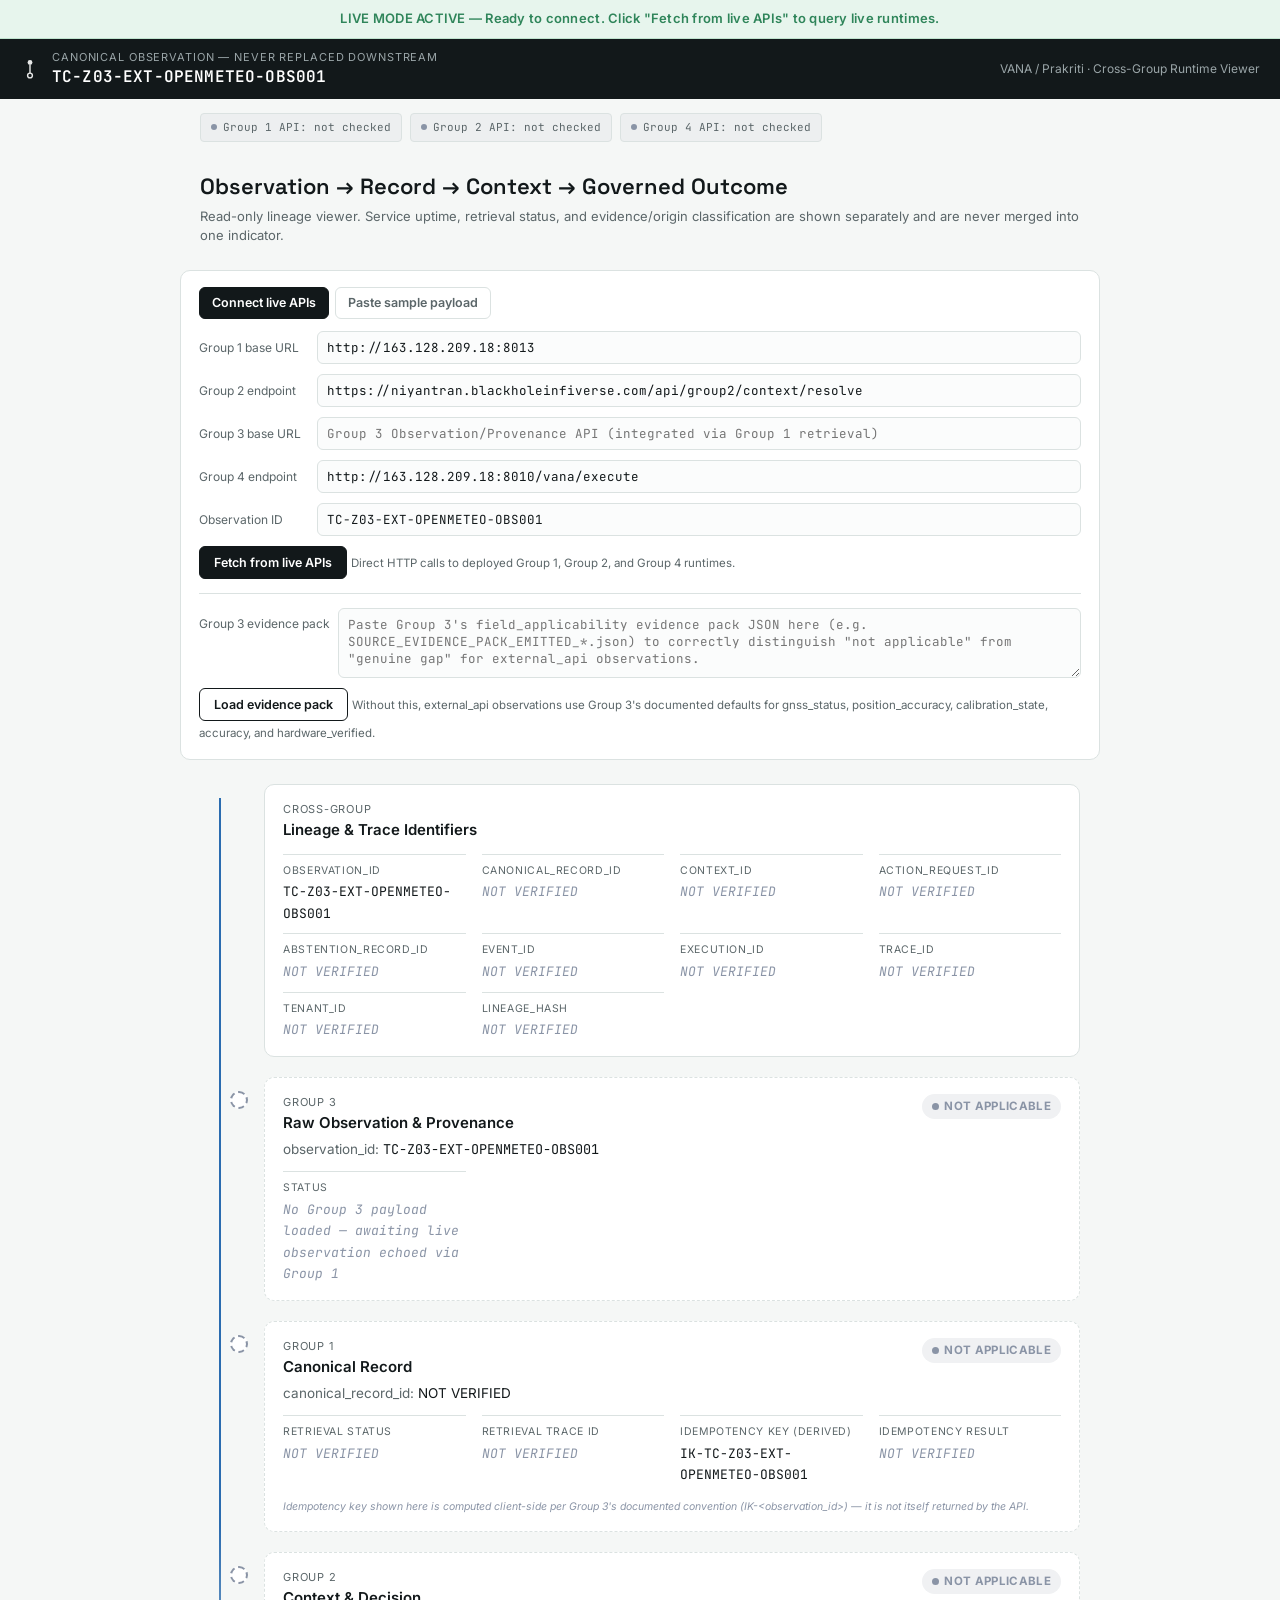
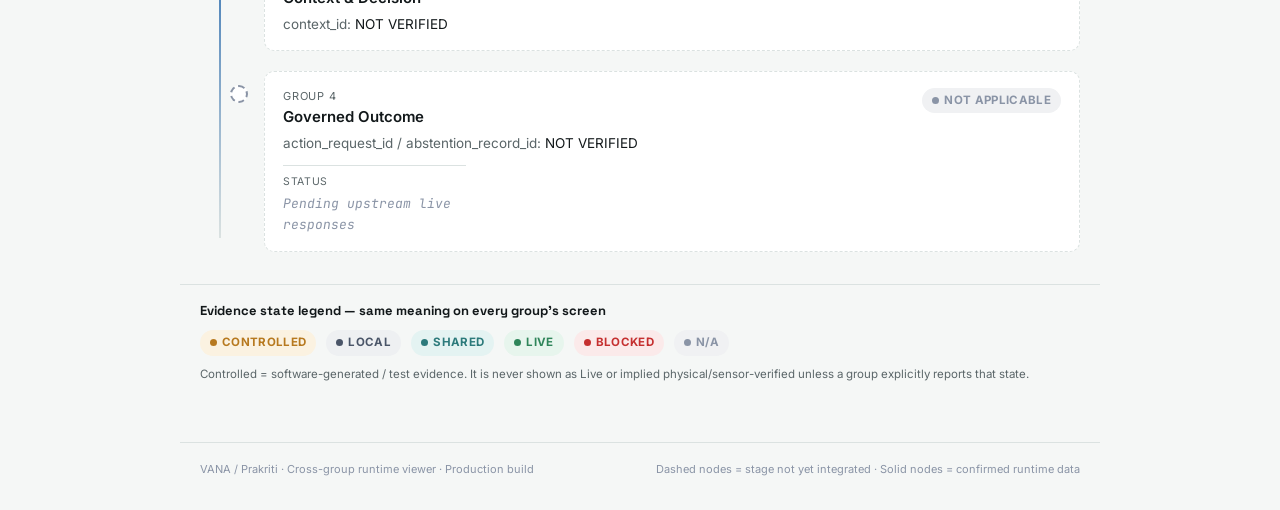
==== vana-lineage-viewer (2).html @ a988ec5d "Add files via upload" ====
<!DOCTYPE html>
<html lang="en">
<head>
<meta charset="UTF-8">
<meta name="viewport" content="width=device-width, initial-scale=1.0">
<title>VANA / Prakriti — Cross-Group Runtime Viewer</title>
<link rel="preconnect" href="https://fonts.googleapis.com">
<link href="https://fonts.googleapis.com/css2?family=Space+Grotesk:wght@500;600;700&family=Inter:wght@400;500;600&family=JetBrains+Mono:wght@400;500;600&display=swap" rel="stylesheet">
<style>
  :root{
    --bg:#F5F7F6;
    --surface:#FFFFFF;
    --ink:#12181A;
    --ink-soft:#5B6669;
    --line:#DBE2E1;
    --thread:#2B6CB0;
    --thread-soft:#E8F0FA;

    --controlled:#B7791F; --controlled-bg:#FBF2E1;
    --local:#4A5568;      --local-bg:#EEF0F2;
    --shared:#2C7A7B;     --shared-bg:#E4F3F2;
    --live:#2F855A;       --live-bg:#E7F5ED;
    --blocked:#C53030;    --blocked-bg:#FBEAEA;
    --na:#8A94A6;         --na-bg:#F0F1F3;

    --gap:#B45309;        --gap-bg:#FEF3E2;
    --demo:#C53030;
  }
  *{box-sizing:border-box;}
  body{
    margin:0; background:var(--bg); color:var(--ink);
    font-family:'Inter',sans-serif; font-size:14px; line-height:1.5;
    padding-bottom:0;
  }
  h1,h2,h3,.disp{font-family:'Space Grotesk',sans-serif;}
  .mono{font-family:'JetBrains Mono',monospace;}

  a:focus-visible, button:focus-visible, input:focus-visible, textarea:focus-visible, .tab:focus-visible, [tabindex]:focus-visible{
    outline:2px solid var(--thread); outline-offset:2px; border-radius:4px;
  }
  @media (prefers-reduced-motion: reduce){
    *{transition:none !important; animation:none !important;}
  }

  /* ---- sticky identity header: the observation_id must NEVER be visually replaced ---- */
  .id-bar{
    position:sticky; top:0; z-index:50;
    background:var(--ink); color:#fff;
    padding:10px 20px; display:flex; align-items:center; justify-content:space-between;
    flex-wrap:wrap; gap:8px;
  }
  .id-bar .left{display:flex; align-items:center; gap:12px;}
  .thread-mark{flex:none; opacity:.9;}
  .id-bar .label{font-size:11px; letter-spacing:.08em; text-transform:uppercase; color:#9AA5A8;}
  .id-bar .oid{font-size:16px; font-weight:600; color:#fff; letter-spacing:.01em;}
  .id-bar .sys{font-size:12px; color:#9AA5A8;}

  .mode-banner{
    padding:9px 20px; font-size:13px; font-weight:600; text-align:center;
    letter-spacing:.02em;
  }
  .mode-banner.demo{background:#FBEAEA; color:var(--blocked); border-bottom:1px solid #F3C6C6;}
  .mode-banner.live{background:var(--live-bg); color:var(--live); border-bottom:1px solid #BFE3CE;}
  .mode-banner.error{background:#FBEAEA; color:var(--blocked); border-bottom:1px solid #F3C6C6;}

  header.page{max-width:920px; margin:0 auto; padding:28px 20px 8px;}
  header.page h1{font-size:22px; margin:0 0 4px; font-weight:600;}
  header.page p{color:var(--ink-soft); margin:0; font-size:13px;}

  .source-panel{
    max-width:920px; margin:16px auto 0; background:var(--surface);
    border:1px solid var(--line); border-radius:10px; padding:16px 18px;
  }
  .source-panel .row{display:flex; gap:8px; flex-wrap:wrap; align-items:center; margin-bottom:10px;}
  .source-panel label{font-size:12px; color:var(--ink-soft); min-width:110px;}
  .source-panel input, .source-panel textarea{
    font-family:'JetBrains Mono',monospace; font-size:12.5px;
    border:1px solid var(--line); border-radius:6px; padding:7px 9px;
    flex:1; min-width:220px; background:#FBFCFC; color:var(--ink);
  }
  .source-panel textarea{width:100%; min-height:90px; resize:vertical;}
  .btn{
    font-family:'Inter',sans-serif; font-weight:600; font-size:12.5px;
    border:1px solid var(--ink); background:var(--ink); color:#fff;
    padding:8px 14px; border-radius:6px; cursor:pointer;
    transition:transform .12s ease, opacity .12s ease;
  }
  .btn.secondary{background:#fff; color:var(--ink);}
  .btn:hover{opacity:.85; transform:translateY(-1px);}
  .btn:active{transform:translateY(0); opacity:1;}
  .tabbar{display:flex; gap:6px; margin-bottom:12px;}
  .tab{padding:6px 12px; border-radius:6px; font-size:12.5px; font-weight:600; cursor:pointer; border:1px solid var(--line); background:#fff; color:var(--ink-soft); transition:background .12s ease, color .12s ease;}
  .tab.active{background:var(--ink); color:#fff; border-color:var(--ink);}
  .tab:hover:not(.active){background:#F0F2F1;}

  /* ---- lineage rail ---- */
  .rail{max-width:920px; margin:24px auto; padding:0 20px; position:relative;}
  .rail::before{
    content:''; position:absolute; left:39px; top:14px; bottom:14px; width:2px;
    background:linear-gradient(to bottom, var(--thread), var(--thread) 70%, var(--line));
  }
  .node{position:relative; padding-left:64px; margin-bottom:20px;}
  .node .dot{
    position:absolute; left:30px; top:14px; width:18px; height:18px; border-radius:50%;
    background:var(--thread); border:3px solid var(--thread-soft);
  }
  .node.blocked .dot{background:var(--blocked); border-color:var(--blocked-bg);}
  .node.pending .dot{background:#fff; border:2px dashed var(--na);}
  .node.pending .card{border-style:dashed;}
  .card{
    background:var(--surface); border:1px solid var(--line); border-radius:10px;
    padding:16px 18px;
  }
  .card-head{display:flex; align-items:flex-start; justify-content:space-between; gap:10px; flex-wrap:wrap;}
  .group-tag{font-size:11px; text-transform:uppercase; letter-spacing:.07em; color:var(--ink-soft); margin-bottom:2px;}
  .stage-title{font-size:15px; font-weight:600;}
  .id-value{font-size:13.5px; margin-top:4px; color:var(--ink);}
  .badge{
    display:inline-flex; align-items:center; gap:5px; padding:4px 10px; border-radius:20px;
    font-size:11.5px; font-weight:700; letter-spacing:.03em; text-transform:uppercase;
    white-space:nowrap;
  }
  .badge .sw{width:7px; height:7px; border-radius:50%;}
  .badge.CONTROLLED{background:var(--controlled-bg); color:var(--controlled);}
  .badge.CONTROLLED .sw{background:var(--controlled);}
  .badge.LOCAL{background:var(--local-bg); color:var(--local);}
  .badge.LOCAL .sw{background:var(--local);}
  .badge.SHARED{background:var(--shared-bg); color:var(--shared);}
  .badge.SHARED .sw{background:var(--shared);}
  .badge.LIVE{background:var(--live-bg); color:var(--live);}
  .badge.LIVE .sw{background:var(--live);}
  .badge.BLOCKED{background:var(--blocked-bg); color:var(--blocked);}
  .badge.BLOCKED .sw{background:var(--blocked);}
  .badge.NOT_APPLICABLE{background:var(--na-bg); color:var(--na);}
  .badge.NOT_APPLICABLE .sw{background:var(--na);}
  .field-note{font-size:10.5px; color:var(--ink-soft); font-style:italic; margin-top:3px;}

  /* decision outcome — kept visually separate from evidence-state badges */
  .decision-block{margin-top:14px; padding:12px 14px; border-radius:8px; border:1px solid var(--line);}
  .decision-block.ABSTAIN{background:#FBF2E1; border-color:#EFD9A8;}
  .decision-block.ALLOW{background:var(--live-bg); border-color:#BFE3CE;}
  .decision-block.DENY, .decision-block.BLOCK{background:var(--blocked-bg); border-color:#F3C6C6;}
  .decision-block.UNKNOWN{background:var(--na-bg); border-color:var(--line);}
  .decision-label{font-size:11px; text-transform:uppercase; letter-spacing:.06em; font-weight:700; margin-bottom:4px;}
  .decision-block.ABSTAIN .decision-label{color:var(--controlled);}
  .decision-block.ALLOW .decision-label{color:var(--live);}
  .decision-block.DENY .decision-label, .decision-block.BLOCK .decision-label{color:var(--blocked);}
  .decision-block.UNKNOWN .decision-label{color:var(--na);}
  .decision-outcome{font-size:14px; font-weight:600; margin-bottom:3px;}
  .decision-reason{font-size:12.5px; color:var(--ink-soft);}

  .field-grid{display:grid; grid-template-columns:repeat(auto-fill,minmax(180px,1fr)); gap:10px 16px; margin-top:12px;}
  .field{border-top:1px solid var(--line); padding-top:8px;}
  .field .k{font-size:10.5px; text-transform:uppercase; letter-spacing:.06em; color:var(--ink-soft); margin-bottom:2px;}
  .field .v{font-size:13px; font-family:'JetBrains Mono',monospace;}
  .field .v.gap{color:var(--gap); background:var(--gap-bg); padding:1px 6px; border-radius:4px; display:inline-block; font-size:11.5px; font-weight:600; letter-spacing:.03em;}
  .field .v.na-field{color:var(--na); font-style:italic;}
  .field .v.declared-gap{color:var(--local); background:var(--local-bg); padding:1px 6px; border-radius:4px; display:inline-block; font-size:11.5px; font-weight:600;}
  .field .v.pending{color:var(--na); font-style:italic;}
  .field a{color:var(--thread); text-decoration:none; border-bottom:1px dotted var(--thread);}

  .warning-note{
    margin-top:10px; padding:9px 11px; background:#FBF2E1; border-left:3px solid var(--controlled);
    border-radius:6px; font-size:12px; color:#6B4A15;
  }
  .license-note{
    margin-top:8px; font-size:10.5px; color:var(--ink-soft); font-style:italic;
  }
  .source-ref{
    margin-top:8px; font-size:11.5px; padding:7px 9px; background:#F0F1F3; border-radius:6px;
  }
  .source-ref .warn-label{display:block; font-size:10px; text-transform:uppercase; letter-spacing:.05em; color:var(--blocked); font-weight:700; margin-bottom:3px;}

  .fail-banner{
    margin-top:12px; background:var(--blocked-bg); border:1px solid #F3C6C6; color:var(--blocked);
    border-radius:8px; padding:10px 12px; font-size:12.5px; font-weight:600;
  }

  .raw-toggle{margin-top:12px; font-size:12px; color:var(--thread); cursor:pointer; font-weight:600; user-select:none;}
  .raw{display:none; margin-top:8px; background:#101416; color:#CFE7DA; border-radius:8px; padding:12px; font-size:11.5px; overflow-x:auto; white-space:pre;}
  .raw.open{display:block;}

  .legend{max-width:920px; margin:32px auto; padding:16px 20px; border-top:1px solid var(--line);}
  .legend h3{font-size:13px; margin:0 0 10px;}
  .legend .items{display:flex; flex-wrap:wrap; gap:10px;}

  /* system/service health & browser status strips */
  .health-strip{max-width:920px; margin:14px auto 0; padding:0 20px; display:flex; gap:8px; flex-wrap:wrap;}
  .health-chip{
    display:flex; align-items:center; gap:6px; padding:5px 10px; border-radius:4px;
    font-size:11px; font-family:'JetBrains Mono',monospace; background:#EDEFF0; color:var(--ink-soft);
    border:1px solid var(--line);
  }
  .health-chip .dot{width:6px; height:6px; border-radius:50%; background:var(--na);}
  .health-chip.ok .dot{background:var(--live);}
  .health-chip.warn .dot{background:var(--controlled);}
  .health-chip.down .dot{background:var(--blocked);}
  .health-chip.unknown .dot{background:var(--na);}

  .origin-note{
    margin-top:10px; padding:8px 10px; background:#F0F1F3; border-radius:6px;
    font-size:11.5px; color:var(--ink-soft); border-left:3px solid var(--na);
  }
  .subsection{margin-top:14px; padding-top:12px; border-top:1px dashed var(--line);}
  .subsection:first-of-type{margin-top:12px; padding-top:0; border-top:none;}
  .subsection-title{font-size:11px; text-transform:uppercase; letter-spacing:.07em; font-weight:700; color:var(--thread); margin-bottom:8px;}
  .derived-note{font-size:10.5px; color:var(--na); font-style:italic; margin-top:4px;}
</style>
</head>
<body>

<div class="mode-banner" id="modeBanner">— checking data source —</div>

<div class="id-bar">
  <div class="left">
    <svg class="thread-mark" width="20" height="20" viewBox="0 0 20 20" fill="none" aria-hidden="true">
      <circle cx="10" cy="3.5" r="2.4" fill="#fff"/>
      <line x1="10" y1="5.9" x2="10" y2="14.1" stroke="#fff" stroke-width="1.4"/>
      <circle cx="10" cy="16.5" r="2.4" fill="none" stroke="#fff" stroke-width="1.4"/>
    </svg>
    <div>
      <div class="label">Canonical Observation — never replaced downstream</div>
      <div class="oid mono" id="pinnedOid">TC-Z03-EXT-OPENMETEO-OBS001</div>
    </div>
  </div>
  <div class="sys">VANA / Prakriti · Cross-Group Runtime Viewer</div>
</div>

<div class="health-strip" id="healthStrip">
  <div class="health-chip unknown" id="g1HealthChip"><span class="dot"></span>Group 1 API: not checked</div>
  <div class="health-chip unknown" id="g2HealthChip"><span class="dot"></span>Group 2 API: not checked</div>
  <div class="health-chip unknown" id="g4HealthChip"><span class="dot"></span>Group 4 API: not checked</div>
</div>

<header class="page">
  <h1>Observation → Record → Context → Governed Outcome</h1>
  <p>Read-only lineage viewer. Service uptime, retrieval status, and evidence/origin classification are shown separately and are never merged into one indicator.</p>
</header>

<div class="source-panel">
  <div class="tabbar">
    <div class="tab active" id="tabLive" onclick="setMode('live')" role="button" tabindex="0">Connect live APIs</div>
    <div class="tab" id="tabDemo" onclick="setMode('demo')" role="button" tabindex="0">Paste sample payload</div>
  </div>

  <div id="liveInputs">
    <div class="row"><label>Group 1 base URL</label><input id="g1url" value="http://163.128.209.18:8013" placeholder="Group 1 Observation API"></div>
    <div class="row"><label>Group 2 endpoint</label><input id="g2url" value="https://niyantran.blackholeinfiverse.com/api/group2/context/resolve" placeholder="Group 2 Context resolve (POST)"></div>
    <div class="row"><label>Group 3 base URL</label><input id="g3url" placeholder="Group 3 Observation/Provenance API (integrated via Group 1 retrieval)"></div>
    <div class="row"><label>Group 4 endpoint</label><input id="g4url" value="http://163.128.209.18:8010/vana/execute" placeholder="Group 4 VANA Execute (POST)"></div>
    <div class="row"><label>Observation ID</label><input id="oidInput" value="TC-Z03-EXT-OPENMETEO-OBS001"></div>
    <button class="btn" id="btnFetchLive" onclick="fetchLive()">Fetch from live APIs</button>
    <span style="font-size:11.5px;color:var(--ink-soft)">Direct HTTP calls to deployed Group 1, Group 2, and Group 4 runtimes.</span>
  </div>

  <div id="demoInputs" style="display:none">
    <div class="row" style="align-items:flex-start">
      <label style="padding-top:7px">Sample JSON</label>
      <textarea id="pastedJson">{
  "observation_id": "TC-Z03-EXT-OPENMETEO-OBS001",
  "canonical_record_id": "CR-b4615a27-7ab1-4bde-a078-a56fa0f2414c",
  "context_id": null,
  "action_request_id": null,
  "abstention_record_id": "abstention-f71045f1c36d34de27f585e9",
  "event_id": null,
  "execution_id": null,
  "trace_id": null,
  "tenant_id": null,
  "lineage_hash": null,
  "group1": {
    "retrieval_status": "RETRIEVED",
    "trace_id": null,
    "idempotency_result": null
  },
  "group2": {
    "http_status": 200,
    "context_status": null,
    "decision": "ABSTAIN",
    "decision_made": false,
    "decision_reason": "MISSING_SOURCE_TIMESTAMP (Authoritative evidence threshold not met. Failing closed to ABSTAIN)",
    "trace_id": null,
    "context_found": false,
    "scientific_context": {},
    "gap_fields": [],
    "action_eligibility": false,
    "abstention_required": true,
    "action_request": null
  },
  "group3": {
    "contract_version": "2.2",
    "source_identity": "Open-Meteo.com",
    "survey_id": null,
    "zone_id": null,
    "flight_id": "EXT",
    "sensor_id": null,
    "observation_seq": null,
    "observation_timestamp": "2026-08-25 11:00:00+00:00",
    "data_state": "CAPTURED",
    "synthetic_state": "CONTROLLED",
    "mission_id": "TC-Z03-EXT",
    "device_id": "G3-EXT-OPENMETEO-01",
    "location": { "latitude": 19.1288, "longitude": 72.9421, "altitude_m": 4.0 },
    "latitude": 19.1288,
    "longitude": 72.9421,
    "altitude": 4.0,
    "gnss_status": "NOT_VERIFIED",
    "position_accuracy": null,
    "observation_type": "precipitation",
    "measurement": 0.1,
    "unit": "mm",
    "quality_state": "CAPTURED",
    "calibration_state": "NOT_VERIFIED",
    "raw_artifact": "https://api.open-meteo.com/v1/forecast?latitude=19.1288&longitude=72.9421&current=temperature_2m,relative_humidity_2m,precipitation,wind_speed_10m&timezone=UTC",
    "raw_artifact_integrity": { "checksum_sha256": "8d26e68328ac160f7b69f1a24ccb2de4972ff9fc60af11093c246903a7c52502" },
    "artifact_type": "sensor_reading",
    "sha256": "8d26e68328ac160f7b69f1a24ccb2de4972ff9fc60af11093c246903a7c52502",
    "accuracy": null,
    "processing_status": "raw",
    "capture_method": "external_api",
    "provenance": {
      "device_id": "G3-EXT-OPENMETEO-01",
      "mission_id": "TC-Z03-EXT",
      "captured_at": "2026-08-25 11:00:00+00:00",
      "raw_artifact": "https://api.open-meteo.com/v1/forecast?latitude=19.1288&longitude=72.9421&current=temperature_2m,relative_humidity_2m,precipitation,wind_speed_10m&timezone=UTC",
      "provenance_reference": "open-meteo:8d26e68328ac160f"
    }
  },
  "group4": {
    "status": "governed_abstention",
    "event_type": "GOVERNED_ABSTENTION",
    "ruling": "ABSTAIN",
    "action_eligibility": false,
    "abstention_required": true,
    "action_request": null,
    "decision_action": "noop",
    "abstention_record_id": "abstention-f71045f1c36d34de27f585e9",
    "governance_allowed": true
  }
}</textarea>
      <div class="field-note" style="margin-top:6px">Direct payload rendering for offline walkthrough or verification.</div>
    </div>
    <button class="btn" onclick="loadDemo()">Render this payload</button>
  </div>

  <div class="row" style="align-items:flex-start; border-top:1px solid var(--line); margin-top:14px; padding-top:14px">
    <label style="padding-top:7px">Group 3 evidence pack</label>
    <textarea id="evidencePackJson" placeholder='Paste Group 3&#39;s field_applicability evidence pack JSON here (e.g. SOURCE_EVIDENCE_PACK_EMITTED_*.json) to correctly distinguish "not applicable" from "genuine gap" for external_api observations.' style="min-height:70px"></textarea>
  </div>
  <button class="btn secondary" onclick="loadEvidencePack()">Load evidence pack</button>
  <span style="font-size:11.5px;color:var(--ink-soft)">Without this, external_api observations use Group 3's documented defaults for gnss_status, position_accuracy, calibration_state, accuracy, and hardware_verified.</span>
</div>

<div class="rail" id="rail"></div>

<div class="legend">
  <h3>Evidence state legend — same meaning on every group's screen</h3>
  <div class="items">
    <span class="badge CONTROLLED"><span class="sw"></span>Controlled</span>
    <span class="badge LOCAL"><span class="sw"></span>Local</span>
    <span class="badge SHARED"><span class="sw"></span>Shared</span>
    <span class="badge LIVE"><span class="sw"></span>Live</span>
    <span class="badge BLOCKED"><span class="sw"></span>Blocked</span>
    <span class="badge NOT_APPLICABLE"><span class="sw"></span>N/A</span>
  </div>
  <p style="font-size:11.5px;color:var(--ink-soft);margin-top:10px">
    Controlled = software-generated / test evidence. It is never shown as Live or implied physical/sensor-verified unless a group explicitly reports that state.
  </p>
</div>

<footer style="max-width:920px; margin:0 auto; padding:18px 20px 32px; border-top:1px solid var(--line); display:flex; justify-content:space-between; flex-wrap:wrap; gap:6px; font-size:11px; color:var(--na);">
  <span>VANA / Prakriti · Cross-group runtime viewer · Production build</span>
  <span>Dashed nodes = stage not yet integrated · Solid nodes = confirmed runtime data</span>
</footer>

<script>
let currentMode = 'live';

function setMode(m){
  currentMode = m;
  const tabLive = document.getElementById('tabLive');
  const tabDemo = document.getElementById('tabDemo');
  const liveInputs = document.getElementById('liveInputs');
  const demoInputs = document.getElementById('demoInputs');

  if(m === 'live'){
    tabLive.classList.add('active');
    tabDemo.classList.remove('active');
    liveInputs.style.display = 'block';
    demoInputs.style.display = 'none';
    banner('live', 'LIVE MODE ACTIVE — Ready to connect. Click "Fetch from live APIs" to query live runtimes.');
    console.log('[VANA UI] Mode switched to: LIVE APIs');
  } else {
    tabDemo.classList.add('active');
    tabLive.classList.remove('active');
    liveInputs.style.display = 'none';
    demoInputs.style.display = 'block';
    banner('demo', 'DEMO / SAMPLE MODE ACTIVE — Paste payload and click "Render this payload"');
    console.log('[VANA UI] Mode switched to: DEMO / Sample payload');
  }
}

function banner(kind, text){
  const b = document.getElementById('modeBanner');
  b.className = 'mode-banner ' + kind;
  b.textContent = text;
}

function fieldVal(v, fallback){
  if(v === undefined || v === '') {
    return `<span class="v ${fallback==='GAP'?'gap':'pending'}">${fallback || 'NOT VERIFIED'}</span>`;
  }
  if(v === null) {
    if(fallback === 'NOT VERIFIED') return `<span class="v pending">NOT VERIFIED</span>`;
    return `<span class="v mono" style="color:var(--ink-soft)">${fallback !== undefined ? fallback : 'null'}</span>`;
  }
  return `<span class="v">${v}</span>`;
}

// ---- Field applicability (Group 3 evidence pack) ----
let evidencePack = null;

const DEFAULT_EXTERNAL_API_APPLICABILITY = {
  gnss_status: { category: 'not_applicable', note: 'No GNSS receiver in this path' },
  position_accuracy: { category: 'not_applicable', note: 'No positioning system to report accuracy for' },
  calibration_state: { category: 'not_applicable', note: 'A numerical weather model is not a calibrated instrument' },
  accuracy: { category: 'genuine_gap', note: "Not reported by source — Open-Meteo doesn't publish per-value uncertainty here" },
  hardware_verified: { category: 'true_value' },
  raw_artifact: { category: 'declared_gap', note: 'Bytes not persisted at capture time — declared gap per contract §26/§49.1' }
};

function isOpenMeteoSource(g3f){
  const hay = ((g3f.source_identity || '') + ' ' + (g3f.device_id || '') + ' ' + ((g3f.provenance && g3f.provenance.device_id) || '')).toLowerCase();
  return hay.includes('openmeteo') || hay.includes('open-meteo');
}

function getApplicability(fieldKey, g3f){
  const fromPack = evidencePack && evidencePack.field_applicability && evidencePack.field_applicability[fieldKey];
  if(fromPack) return fromPack;
  if((g3f.capture_method || '') === 'external_api' && DEFAULT_EXTERNAL_API_APPLICABILITY[fieldKey]){
    return DEFAULT_EXTERNAL_API_APPLICABILITY[fieldKey];
  }
  return null;
}

function fieldValClassified(fieldKey, value, g3f, fallback){
  const app = getApplicability(fieldKey, g3f);
  const isMissing = (value === undefined || value === null || value === '');
  if(app){
    if(app.category === 'not_applicable'){
      return `<span class="v na-field">Not applicable</span>`;
    }
    if(app.category === 'genuine_gap' && isMissing){
      return `<span class="v pending">Not reported by source</span>`;
    }
    if(app.category === 'declared_gap' && isMissing){
      return `<span class="v declared-gap">DECLARED GAP</span>`;
    }
    if(app.category === 'true_value' && !isMissing){
      return `<span class="v">${value}</span>`;
    }
  }
  return fieldVal(value, fallback);
}

function badge(state){
  const s = (state || 'NOT_APPLICABLE').toUpperCase();
  const known = ['CONTROLLED','LOCAL','SHARED','LIVE','BLOCKED','NOT_APPLICABLE'];
  const cls = known.includes(s) ? s : 'NOT_APPLICABLE';
  return `<span class="badge ${cls}"><span class="sw"></span>${cls.replace('_',' ')}</span>`;
}

function setHealthChip(group, state, detail){
  const chip = document.getElementById(group === 'g4' ? 'g4HealthChip' : (group === 'g2' ? 'g2HealthChip' : 'g1HealthChip'));
  if(!chip) return;
  chip.classList.remove('ok','warn','down','unknown');
  const label = group === 'g4' ? 'Group 4 API' : (group === 'g2' ? 'Group 2 API' : 'Group 1 API');
  if(state === 'checking'){
    chip.classList.add('unknown');
    chip.innerHTML = `<span class="dot"></span>${label}: checking…`;
  } else if(state === 'ok'){
    chip.classList.add('ok');
    chip.innerHTML = `<span class="dot"></span>${label}: ${detail || 'healthy'}`;
  } else if(state === 'warn'){
    chip.classList.add('warn');
    chip.innerHTML = `<span class="dot"></span>${label}: ${detail || 'warning'}`;
  } else if(state === 'down'){
    chip.classList.add('down');
    chip.innerHTML = `<span class="dot"></span>${label}: ${detail || 'down'}`;
  } else {
    chip.classList.add('unknown');
    chip.innerHTML = `<span class="dot"></span>${label}: not checked`;
  }
}

function nodeCard({group, title, idLabel, idValue, evidenceState, evidenceNote, failed, failReason, fieldsHtml, raw, pending}){
  const rid = 'raw_'+group;
  const stateClass = failed ? 'blocked' : (pending ? 'pending' : '');
  let idDisplay = `<span class="v pending">NOT VERIFIED</span>`;
  if(idValue !== undefined && idValue !== null){
    idDisplay = `<span class="mono">${idValue}</span>`;
  } else if(idValue === null){
    idDisplay = `<span class="mono" style="color:var(--ink-soft)">null</span>`;
  }

  return `
  <div class="node ${stateClass}">
    <div class="dot"></div>
    <div class="card">
      <div class="card-head">
        <div>
          <div class="group-tag">${group}</div>
          <div class="stage-title">${title}</div>
          <div class="id-value"><span style="color:var(--ink-soft)">${idLabel}:</span> ${idDisplay}</div>
        </div>
        <div style="text-align:right">
          ${badge(evidenceState)}
          ${evidenceNote ? `<div class="field-note">${evidenceNote}</div>` : ''}
        </div>
      </div>
      ${failed ? `<div class="fail-banner">STAGE FAILED / REJECTED — ${escapeHtml(failReason || 'reason not provided')}</div>` : ''}
      ${fieldsHtml ? `<div class="field-grid">${fieldsHtml}</div>` : ''}
      ${raw ? `<div class="raw-toggle" onclick="toggleRaw('${rid}')">Show raw response ▾</div><div class="raw" id="${rid}">${escapeHtml(JSON.stringify(raw, null, 2))}</div>` : ''}
    </div>
  </div>`;
}

function toggleRaw(id){
  document.getElementById(id).classList.toggle('open');
}
function escapeHtml(s){
  if(s === null || s === undefined) return '';
  return String(s).replace(/[&<>]/g, c => ({'&':'&amp;','<':'&lt;','>':'&gt;'}[c]));
}

function render(data){
  document.getElementById('pinnedOid').textContent = data.observation_id || 'UNKNOWN — ID MISSING';

  const g1 = data.group1 || {};
  const g2 = data.group2 || {};
  const g4 = data.group4 || {};

  let html = '';

  // ---- Lineage & trace identifiers — consolidated audit strip ----
  const lineageIds = [
    ['observation_id', data.observation_id],
    ['canonical_record_id', data.canonical_record_id],
    ['context_id', data.context_id === null ? 'null' : data.context_id],
    ['action_request_id', data.action_request_id],
    ['abstention_record_id', data.abstention_record_id],
    ['event_id', data.event_id],
    ['execution_id', data.execution_id],
    ['trace_id', data.trace_id],
    ['tenant_id', data.tenant_id],
    ['lineage_hash', data.lineage_hash],
  ];
  const lineageFieldsHtml = lineageIds.map(([k,v]) =>
    `<div class="field"><div class="k">${k}</div>${fieldVal(v, v === 'null' ? 'null' : 'NOT VERIFIED')}</div>`
  ).join('');
  html += `<div class="card" style="margin-bottom:20px;margin-left:64px">
    <div class="group-tag">Cross-group</div>
    <div class="stage-title">Lineage &amp; Trace Identifiers</div>
    <div class="field-grid">${lineageFieldsHtml}</div>
  </div>`;

  // Group 3 — raw observation & provenance
  const g3f = data.group3 || {};
  const hasG3 = g3f && Object.keys(g3f).length > 0;
  const pick = (k) => g3f[k] !== undefined ? g3f[k] : (g3f.provenance ? g3f.provenance[k] : undefined);

  const g3Fields = hasG3 ? `
    <div class="subsection">
      <div class="subsection-title">Observation Identity</div>
      <div class="field-grid">
        <div class="field"><div class="k">Mission ID</div>${fieldVal(pick('mission_id'),'NOT VERIFIED')}</div>
        <div class="field"><div class="k">Survey ID</div>${fieldVal(pick('survey_id'),'NOT VERIFIED')}</div>
        <div class="field"><div class="k">Zone ID</div>${fieldVal(pick('zone_id'),'NOT VERIFIED')}</div>
        <div class="field"><div class="k">Flight ID</div>${fieldVal(pick('flight_id'),'NOT VERIFIED')}</div>
        <div class="field"><div class="k">Sensor ID</div>${fieldVal(pick('sensor_id'),'NOT VERIFIED')}</div>
        <div class="field"><div class="k">Device ID</div>${fieldVal(pick('device_id'),'NOT VERIFIED')}</div>
        <div class="field"><div class="k">Source identity</div>${fieldVal(pick('source_identity'),'NOT VERIFIED')}</div>
        <div class="field"><div class="k">Contract version</div>${fieldVal(pick('contract_version'),'NOT VERIFIED')}</div>
        <div class="field"><div class="k">Observation seq</div>${fieldVal(pick('observation_seq'),'NOT VERIFIED')}</div>
        <div class="field"><div class="k">Data state</div>${fieldVal(pick('data_state'),'NOT VERIFIED')}</div>
      </div>
    </div>
    <div class="subsection">
      <div class="subsection-title">Measurement</div>
      <div class="field-grid">
        <div class="field"><div class="k">Observation type</div>${fieldVal(pick('observation_type'),'NOT VERIFIED')}</div>
        <div class="field"><div class="k">Measurement</div>${fieldVal(pick('measurement'),'NOT VERIFIED')}</div>
        <div class="field"><div class="k">Unit</div>${fieldVal(pick('unit'),'NOT VERIFIED')}</div>
        <div class="field"><div class="k">Observation timestamp</div>${fieldVal(pick('observation_timestamp'),'NOT VERIFIED')}</div>
      </div>
      ${isOpenMeteoSource(g3f) ? `<div class="license-note">Weather data by Open-Meteo.com (CC-BY 4.0), aggregating national weather services.</div>` : ''}
    </div>
    <div class="subsection">
      <div class="subsection-title">Location</div>
      <div class="field-grid">
        <div class="field"><div class="k">Latitude</div>${fieldVal(pick('latitude'),'NOT VERIFIED')}</div>
        <div class="field"><div class="k">Longitude</div>${fieldVal(pick('longitude'),'NOT VERIFIED')}</div>
        <div class="field"><div class="k">Altitude</div>${fieldVal(pick('altitude'),'NOT VERIFIED')}</div>
        <div class="field"><div class="k">Location</div>${fieldVal(pick('location'),'NOT VERIFIED')}</div>
        <div class="field"><div class="k">GNSS status</div>${fieldValClassified('gnss_status', pick('gnss_status'), g3f, 'NOT VERIFIED')}</div>
        <div class="field"><div class="k">Position accuracy</div>${fieldValClassified('position_accuracy', pick('position_accuracy'), g3f, 'NOT VERIFIED')}</div>
      </div>
    </div>
    <div class="subsection">
      <div class="subsection-title">Quality &amp; Calibration</div>
      <div class="field-grid">
        <div class="field"><div class="k">Quality state</div>${fieldVal(pick('quality_state'),'NOT VERIFIED')}</div>
        <div class="field"><div class="k">Calibration state</div>${fieldValClassified('calibration_state', pick('calibration_state'), g3f, 'NOT VERIFIED')}</div>
        <div class="field"><div class="k">Accuracy</div>${fieldValClassified('accuracy', pick('accuracy'), g3f, 'NOT VERIFIED')}</div>
        <div class="field"><div class="k">Processing status</div>${fieldVal(pick('processing_status'),'NOT VERIFIED')}</div>
        <div class="field"><div class="k">Hardware verified</div>${fieldValClassified('hardware_verified', pick('hardware_verified'), g3f, 'NOT VERIFIED')}</div>
      </div>
    </div>
    <div class="subsection">
      <div class="subsection-title">Provenance</div>
      <div class="field-grid">
        <div class="field"><div class="k">Device</div>${fieldVal(pick('device_id'),'NOT VERIFIED')}</div>
        <div class="field"><div class="k">Mission</div>${fieldVal(pick('mission_id'),'NOT VERIFIED')}</div>
        <div class="field"><div class="k">Captured at</div>${fieldVal(pick('captured_at'),'NOT VERIFIED')}</div>
        <div class="field"><div class="k">Raw artifact</div>${fieldValClassified('raw_artifact', pick('raw_artifact'), g3f, 'NOT VERIFIED')}</div>
        <div class="field"><div class="k">Provenance reference</div>${fieldVal(pick('provenance_reference'),'NOT VERIFIED')}</div>
      </div>
      ${getApplicability('raw_artifact', g3f) && getApplicability('raw_artifact', g3f).category === 'declared_gap' ? `
        <div class="warning-note">No raw artifact file exists for this observation — declared gap per contract §26/§49.1, recorded in the evidence pack under <span class="mono">raw_artifact._gap</span>. This is not a missing-data error; bytes were never persisted at capture time. Observations captured going forward will have a real artifact file.</div>
      ` : ''}
      ${pick('source_request_url') ? `
        <div class="source-ref">
          <span class="warn-label">Reference only — do not treat as this record's value</span>
          <a href="${pick('source_request_url')}" target="_blank" rel="noopener">${pick('source_request_url')}</a> — live source; current value will differ from this record.
        </div>
      ` : ''}
    </div>
    <div class="subsection">
      <div class="subsection-title">Integrity</div>
      <div class="field-grid">
        <div class="field"><div class="k">Artifact type</div>${fieldVal(pick('artifact_type'),'NOT VERIFIED')}</div>
        <div class="field"><div class="k">SHA-256</div>${fieldVal(pick('sha256'),'NOT VERIFIED')}</div>
        <div class="field"><div class="k">Raw artifact integrity</div>${fieldValClassified('raw_artifact', pick('raw_artifact_integrity'), g3f, 'NOT VERIFIED')}</div>
      </div>
    </div>
    <div class="subsection">
      <div class="subsection-title">Source</div>
      <div class="field-grid">
        <div class="field"><div class="k">Source identity</div>${fieldVal(pick('source_identity'),'NOT VERIFIED')}</div>
        <div class="field"><div class="k">Capture method</div>${fieldVal(pick('capture_method'),'NOT VERIFIED')}</div>
        <div class="field"><div class="k">Synthetic state</div>${fieldVal(pick('synthetic_state'),'NOT VERIFIED')}</div>
      </div>
      ${(pick('capture_method') === 'external_api' || pick('synthetic_state') === 'CONTROLLED') ? `
        <div class="warning-note">This is real third-party live data carried through a controlled path — it is not a field capture and there is no Group 3 hardware behind it. Do not present this as a sensor reading from the field.</div>
      ` : ''}
      ${isOpenMeteoSource(g3f) ? `<div class="license-note">Weather data by Open-Meteo.com (CC-BY 4.0), aggregating national weather services.</div>` : ''}
    </div>
  ` : `<div class="field"><div class="k">Status</div><span class="v pending">No Group 3 payload loaded — awaiting live observation echoed via Group 1</span></div>`;

  html += nodeCard({
    group: 'Group 3',
    title: 'Raw Observation & Provenance',
    idLabel: 'observation_id',
    idValue: data.observation_id,
    evidenceState: hasG3 ? (pick('synthetic_state') || 'NOT_APPLICABLE') : 'NOT_APPLICABLE',
    evidenceNote: hasG3 ? 'derived from synthetic_state as sent by Group 3 — not a separate mapping' : null,
    failed: g3f && g3f.failed,
    failReason: g3f && g3f.fail_reason,
    fieldsHtml: g3Fields,
    raw: hasG3 ? g3f : null,
    pending: !hasG3
  });

  // Group 1 — canonical record ONLY.
  const g1Fields = g1.not_found ? '' : `
      <div class="field"><div class="k">Retrieval status</div>${fieldVal(g1.retrieval_status,'NOT VERIFIED')}</div>
      <div class="field"><div class="k">Retrieval trace ID</div>${fieldVal(g1.trace_id,'NOT VERIFIED')}</div>
      <div class="field"><div class="k">Idempotency key (derived)</div>${data.observation_id ? `<span class="v mono">IK-${data.observation_id}</span>` : `<span class="v pending">NOT VERIFIED</span>`}</div>
      <div class="field"><div class="k">Idempotency result</div>${fieldVal(g1.idempotency_result,'NOT VERIFIED')}</div>
    `;
  html += nodeCard({
    group: 'Group 1',
    title: 'Canonical Record',
    idLabel: 'canonical_record_id',
    idValue: data.canonical_record_id,
    evidenceState: 'NOT_APPLICABLE',
    evidenceNote: null,
    failed: g1.not_found || g1.failed,
    failReason: g1.not_found ? 'Observation not found (404 NOT_FOUND)' : g1.fail_reason,
    fieldsHtml: g1Fields ? g1Fields + `<div class="derived-note" style="grid-column:1/-1">Idempotency key shown here is computed client-side per Group 3's documented convention (IK-&lt;observation_id&gt;) — it is not itself returned by the API.</div>` : '',
    raw: Object.keys(g1).length && !g1.failed ? g1 : null,
    pending: !data.canonical_record_id && !g1.failed
  });

  // Group 2 — context + decision
  const sc = g2.scientific_context || {};
  const gapFields = g2.gap_fields || [];
  const hasEvidenceField = Object.prototype.hasOwnProperty.call(g2, 'evidence_state');
  const contextStatus = g2.context_status;
  const decision = (g2.decision || '').toUpperCase();
  const decisionMade = g2.decision_made;

  let g2Fields = `
    <div class="field"><div class="k">HTTP status</div>${fieldVal(g2.http_status,'NOT VERIFIED')}</div>
    <div class="field"><div class="k">Context status</div>${fieldVal(contextStatus,'PENDING')}</div>
    <div class="field"><div class="k">Context found</div>${fieldVal(g2.context_found !== undefined ? String(g2.context_found) : null,'NOT VERIFIED')}</div>
    <div class="field"><div class="k">Trace ID</div>${fieldVal(g2.trace_id,'NOT VERIFIED')}</div>
    <div class="field"><div class="k">Action eligibility</div>${fieldVal(g2.action_eligibility !== undefined && g2.action_eligibility !== null ? String(g2.action_eligibility) : null,'NOT VERIFIED')}</div>
    <div class="field"><div class="k">Abstention required</div>${fieldVal(g2.abstention_required !== undefined && g2.abstention_required !== null ? String(g2.abstention_required) : null,'NOT VERIFIED')}</div>
  `;

  if(sc.mean_m || sc.doi || sc.confidence){
    g2Fields += `
      <div class="field"><div class="k">Canopy height range</div>${fieldVal(sc.expected_canopy_height_min_m && sc.expected_canopy_height_max_m ? sc.expected_canopy_height_min_m+'–'+sc.expected_canopy_height_max_m+' m' : null,'NOT VERIFIED')}</div>
      <div class="field"><div class="k">Mean</div>${fieldVal(sc.mean_m ? sc.mean_m+' m' : null,'NOT VERIFIED')}</div>
      <div class="field"><div class="k">Confidence</div>${fieldVal(sc.confidence,'NOT VERIFIED')}</div>
      <div class="field"><div class="k">Scientific DOI</div>${sc.doi ? `<a href="https://doi.org/${sc.doi}" target="_blank">${sc.doi}</a>` : `<span class="v pending">NOT VERIFIED</span>`}</div>
      <div class="field"><div class="k">Spatial reference</div>${sc.spatial_reference ? `<a href="https://doi.org/${sc.spatial_reference}" target="_blank">${sc.spatial_reference}</a>` : `<span class="v pending">NOT VERIFIED</span>`}</div>
    `;
  }
  gapFields.forEach(f => {
    g2Fields += `<div class="field"><div class="k">${f.replace(/_/g,' ')}</div><span class="v gap">GAP</span></div>`;
  });

  const decisionClass = ['ALLOW','ABSTAIN','DENY','BLOCK'].includes(decision) ? decision : 'UNKNOWN';
  const decisionOutcomeText = decision === 'ABSTAIN'
    ? 'ABSTAINED — no action taken'
    : (decision || 'DECISION NOT VERIFIED');
  const decisionHtml = (data.group2 && !data.group2.failed) ? `
    <div class="decision-block ${decisionClass}">
      <div class="decision-label">Group 2 decision${decisionMade === false ? ' · decision_made: false' : ''}</div>
      <div class="decision-outcome">${decisionOutcomeText}</div>
      <div class="decision-reason">${g2.decision_reason ? g2.decision_reason : 'No reason returned.'}</div>
    </div>
  ` : '';

  const hasG2Data = data.group2 && Object.keys(data.group2).length > 0 && !data.group2.failed;

  html += nodeCard({
    group: 'Group 2',
    title: 'Context & Decision',
    idLabel: 'context_id',
    idValue: hasG2Data ? data.context_id : undefined,
    evidenceState: (hasG2Data && hasEvidenceField) ? (g2.evidence_state || 'NOT_APPLICABLE') : 'NOT_APPLICABLE',
    evidenceNote: hasG2Data ? (hasEvidenceField ? null : 'evidence_state not yet returned by runtime — pending clarification, not defaulted') : null,
    failed: g2.failed,
    failReason: g2.fail_reason,
    fieldsHtml: hasG2Data ? (g2Fields + decisionHtml) : null,
    raw: hasG2Data ? g2 : null,
    pending: !hasG2Data && !g2.failed
  });

  // Group 4 — governed outcome: Action Request OR Governed Abstention.
  const actionEligibility = g4.action_eligibility;
  const abstentionRequired = g4.abstention_required;
  const ruling = (g4.ruling || (data.group2 && (data.group2.decision || data.group2.ruling)) || '').toUpperCase();
  const decisionAction = g4.decision_action || (ruling === 'ABSTAIN' ? 'noop' : null);
  const isAbstention = abstentionRequired === true || ruling === 'ABSTAIN' || g4.status === 'governed_abstention' || (actionEligibility === false && g4.action_request == null && data.action_request_id == null);
  const isActionPath = actionEligibility === true && ruling === 'ALLOW';

  let outcomeTitle = 'Governed Outcome';
  let outcomeIdLabel = 'action_request_id / abstention_record_id';
  let outcomeIdValue = data.action_request_id || data.abstention_record_id || g4.abstention_record_id;
  let outcomeBlockClass = 'UNKNOWN';
  let outcomeBlockLabel = 'Outcome not yet determined';

  if(isAbstention){
    outcomeTitle = 'GOVERNED ABSTENTION';
    outcomeIdLabel = 'abstention_record_id';
    outcomeIdValue = data.abstention_record_id || g4.abstention_record_id;
    outcomeBlockClass = 'ABSTAIN';
    outcomeBlockLabel = 'GOVERNED ABSTENTION — NO ACTION / NOOP';
  } else if(isActionPath){
    outcomeTitle = 'Action Request';
    outcomeIdLabel = 'action_request_id';
    outcomeIdValue = data.action_request_id;
    outcomeBlockClass = 'ALLOW';
    outcomeBlockLabel = 'ACTION AUTHORIZED';
  }

  const hasGovernanceData = g4 && Object.keys(g4).length > 0 && !g4.failed;

  let g4Fields = '';
  if(hasGovernanceData){
    g4Fields += `
      <div class="field"><div class="k">Status</div>${fieldVal(g4.status,'NOT VERIFIED')}</div>
      <div class="field"><div class="k">Event type</div>${fieldVal(g4.event_type,'NOT VERIFIED')}</div>
      <div class="field"><div class="k">Ruling</div>${fieldVal(g4.ruling,'NOT VERIFIED')}</div>
      <div class="field"><div class="k">Decision action</div>${fieldVal(g4.decision_action,'NOT VERIFIED')}</div>
      <div class="field"><div class="k">Abstention record ID</div>${fieldVal(g4.abstention_record_id || data.abstention_record_id,'NOT VERIFIED')}</div>
      <div class="field"><div class="k">Execution ID</div>${fieldVal(g4.execution_id || data.execution_id,'NOT VERIFIED')}</div>
      <div class="field"><div class="k">Event ID</div>${fieldVal(g4.event_id || data.event_id,'NOT VERIFIED')}</div>
      <div class="field"><div class="k">Action eligibility</div>${fieldVal(actionEligibility !== undefined && actionEligibility !== null ? String(actionEligibility) : null,'NOT VERIFIED')}</div>
      <div class="field"><div class="k">Abstention required</div>${fieldVal(abstentionRequired !== undefined && abstentionRequired !== null ? String(abstentionRequired) : null,'NOT VERIFIED')}</div>
      <div class="field"><div class="k">Action request</div>${fieldVal(g4.action_request,'NOT VERIFIED')}</div>
      <div class="field"><div class="k">Governance allowed</div>${fieldVal(g4.governance_allowed !== undefined && g4.governance_allowed !== null ? String(g4.governance_allowed) : null,'NOT VERIFIED')}</div>
      <div class="field"><div class="k">Recorded at</div>${fieldVal(g4.recorded_at,'NOT VERIFIED')}</div>
    `;
    if(g4.authority_result || g4.doctrine_result || g4.semantic_result || g4.drift_result){
      g4Fields += `
        <div class="field"><div class="k">Authority result</div>${fieldVal(g4.authority_result,'NOT VERIFIED')}</div>
        <div class="field"><div class="k">Doctrine result</div>${fieldVal(g4.doctrine_result,'NOT VERIFIED')}</div>
        <div class="field"><div class="k">Semantic result</div>${fieldVal(g4.semantic_result,'NOT VERIFIED')}</div>
        <div class="field"><div class="k">Drift result</div>${fieldVal(g4.drift_result,'NOT VERIFIED')}</div>
      `;
    }
    g4Fields += `
      <div class="decision-block ${outcomeBlockClass}" style="grid-column:1/-1">
        <div class="decision-label">Governed outcome · Ruling: ${g4.ruling || ruling || 'ABSTAIN'} · Decision action: ${decisionAction || 'noop'}</div>
        <div class="decision-outcome">${outcomeBlockLabel}</div>
        <div class="decision-reason">${g4.decision_reason || (isAbstention ? 'Governed abstention enforced: ruling is ABSTAIN and decision_action is noop. No operational action taken.' : (g4.ruling || 'No ruling narrative returned.'))}</div>
      </div>
    `;
  }

  html += nodeCard({
    group: 'Group 4',
    title: outcomeTitle,
    idLabel: outcomeIdLabel,
    idValue: hasGovernanceData ? outcomeIdValue : undefined,
    evidenceState: (hasGovernanceData && g4.evidence_state) || 'NOT_APPLICABLE',
    failed: g4 && g4.failed,
    failReason: g4 && g4.fail_reason,
    fieldsHtml: hasGovernanceData ? g4Fields : (g4 && g4.failed ? '' : `<div class="field"><div class="k">Status</div><span class="v pending">Pending upstream live responses</span></div>`),
    raw: hasGovernanceData ? g4 : null,
    pending: !hasGovernanceData && !(g4 && g4.failed)
  });

  document.getElementById('rail').innerHTML = html;
}

// Observation IDs confirmed live/retrievable from the authoritative Group 1 runtime
// as of the 2026-08-25 cross-group status check. Everything else (including the
// five pending regional IDs and any LIDAR-tagged observation) is unconfirmed —
// querying it may 404 upstream even though the UI itself is working correctly.
const CONFIRMED_LIVE_OBSERVATION_IDS = new Set([
  'TC-Z03-EXT-OPENMETEO-OBS001'
]);

async function fetchLive(){
  const oid = document.getElementById('oidInput').value.trim();
  const g1url = document.getElementById('g1url').value.trim();
  const g2url = document.getElementById('g2url').value.trim();
  const g4url = document.getElementById('g4url').value.trim();

  console.log('[VANA UI] Live fetch initiated for observation:', oid);

  if(!CONFIRMED_LIVE_OBSERVATION_IDS.has(oid)){
    banner('error', `UNCONFIRMED OBSERVATION ID — "${oid}" has not been verified as retrievable from the authoritative Group 1 runtime. The five pending regional IDs and LIDAR observations are not yet persisted. A 404 below reflects upstream data availability, not a UI bug. Proceeding with fetch anyway…`);
  } else {
    banner('demo', 'Contacting live APIs…');
  }

  const data = { observation_id: oid, canonical_record_id: null, context_id: null, group1: {}, group2: {}, group3: null, group4: null };
  let g1Success = false;
  let g2Success = false;
  let g4Success = false;

  // =========================================================================
  // STEP 1: Group 1 Live Execution (GET /health & GET /observations/{oid})
  // =========================================================================
  if(!g1url){
    data.group1 = { failed: true, fail_reason: 'Group 1 base URL not configured' };
  } else if(location.protocol === 'https:' && g1url.startsWith('http://')){
    // Group 1 runtime is HTTP-only as of the last confirmed status check; an HTTPS-served
    // dashboard cannot call it directly (mixed-content blocking), independent of CORS config.
    setHealthChip('g1', 'down', 'blocked: mixed content (HTTPS page → HTTP API)');
    data.group1 = { failed: true, fail_reason: 'Group 1 runtime is served over HTTP only. This page is loaded over HTTPS, so the browser blocks the request as mixed content — this is not a CORS or upstream data issue. An HTTPS reverse proxy in front of Group 1 is required.' };
  } else {
    setHealthChip('g1', 'checking');
    console.log('[VANA UI] Group 1 health request: GET', `${g1url}/health`);
    try{
      const hres = await fetch(`${g1url}/health`);
      console.log('[VANA UI] Group 1 health response status:', hres.status);
      setHealthChip('g1', hres.ok ? 'ok' : 'down', hres.ok ? 'healthy' : ('HTTP '+hres.status));
    }catch(e){
      console.warn('[VANA UI] Group 1 health browser error:', e.message);
      console.warn('[VANA UI] CORS/mixed-content diagnostic: Browser access blocked by CORS policy. The HTML is running with origin \'null\' because it was opened directly as file://.');
      setHealthChip('g1', 'down', 'CORS / origin \'null\' blocked');
    }

    try{
      const g1ObsUrl = `${g1url}/observations/${encodeURIComponent(oid)}`;
      console.log('[VANA UI] Group 1 observation request: GET', g1ObsUrl);
      const res = await fetch(g1ObsUrl);
      console.log('[VANA UI] Group 1 observation response status:', res.status);
      if(res.status === 404){
        data.group1 = { not_found: true, failed: true, fail_reason: 'Observation not found (HTTP 404 NOT_FOUND)' };
      } else if(!res.ok){
        throw new Error('HTTP '+res.status + ' ' + res.statusText);
      } else {
        const envelope = await res.json();
        console.log('[VANA UI] Group 1 response:', envelope);
        const obs = envelope.observation || {};
        const prov = obs.provenance || {};

        data.group1 = {
          retrieval_status: envelope.status,
          trace_id: envelope.trace_id,
          idempotency_result: envelope.idempotency_result
        };

        data.group3 = {
          contract_version: obs.contract_version,
          source_identity: obs.source_identity,
          survey_id: obs.survey_id,
          zone_id: obs.zone_id,
          flight_id: obs.flight_id,
          sensor_id: obs.sensor_id,
          observation_seq: obs.observation_seq,
          observation_timestamp: obs.observation_timestamp,
          data_state: obs.data_state,
          synthetic_state: obs.synthetic_state,
          mission_id: obs.mission_id,
          device_id: obs.device_id,
          location: obs.location,
          latitude: obs.latitude,
          longitude: obs.longitude,
          altitude: obs.altitude,
          gnss_status: obs.gnss_status,
          position_accuracy: obs.position_accuracy,
          observation_type: obs.observation_type,
          measurement: obs.measurement,
          unit: obs.unit,
          quality_state: obs.quality_state,
          calibration_state: obs.calibration_state,
          raw_artifact: obs.raw_artifact,
          raw_artifact_integrity: obs.raw_artifact_integrity,
          artifact_type: obs.artifact_type,
          sha256: obs.sha256,
          accuracy: obs.accuracy,
          processing_status: obs.processing_status,
          capture_method: obs.capture_method,
          provenance: {
            device_id: prov.device_id || obs.device_id,
            mission_id: prov.mission_id || obs.mission_id,
            captured_at: prov.captured_at,
            raw_artifact: prov.raw_artifact || obs.raw_artifact,
            provenance_reference: prov.provenance_reference
          }
        };

        if(obs.canonical_record_id) data.canonical_record_id = obs.canonical_record_id;
        if(envelope.canonical_record_id) data.canonical_record_id = envelope.canonical_record_id;

        ['context_id','action_request_id','abstention_record_id','event_id',
         'execution_id','tenant_id','lineage_hash'].forEach(k => {
          if(envelope[k] != null) data[k] = envelope[k];
          if(obs[k] != null) data[k] = obs[k];
        });
        if(envelope.trace_id && !data.trace_id) data.trace_id = envelope.trace_id;

        if(data.canonical_record_id){
          g1Success = true;
        } else {
          data.group1 = { failed: true, fail_reason: 'Group 1 response did not contain canonical_record_id' };
        }
      }
    }catch(e){
      console.error('[VANA UI] Group 1 browser error:', e.message);
      console.error('[VANA UI] CORS/mixed-content diagnostic: Browser access blocked by CORS policy. The HTML is running with origin \'null\' because it was opened directly as file://.');
      console.error('[VANA UI] Backend runtime status cannot be inferred from this browser failure.');
      const diagMsg = "Browser access blocked by CORS policy. The HTML is running with origin 'null' because it was opened directly as file://. Backend runtime status cannot be inferred from this browser failure.";
      data.group1 = { failed: true, fail_reason: diagMsg };
    }
  }

  // =========================================================================
  // FAIL-CLOSED CHECK AFTER GROUP 1:
  // If Group 1 did not successfully return the authoritative canonical_record_id,
  // STOP. Do NOT call Group 2 or Group 4.
  // =========================================================================
  if(!g1Success){
    console.warn('[VANA UI] Pipeline halted fail-closed: Group 2 and Group 4 requests skipped because upstream Group 1 data is unavailable.');
    data.group2 = { failed: true, fail_reason: 'Skipped: Upstream Group 1 canonical record could not be read by browser.' };
    data.group4 = { failed: true, fail_reason: 'Skipped: Upstream Group 1 canonical record and Group 2 ruling unavailable.' };
    render(data);
    lastRenderedData = data;
    banner('error', "LIVE FETCH BLOCKED — Browser access to Group 1 blocked by CORS policy (origin 'null' on file://). Pipeline halted fail-closed.");
    return;
  }

  // =========================================================================
  // STEP 2: Group 2 Live Execution (POST /api/group2/context/resolve)
  // Only reached if Group 1 succeeded and returned canonical_record_id.
  // =========================================================================
  let g2Ruling = 'ABSTAIN';
  let g2ActionEligibility = false;
  let g2AbstentionRequired = true;
  let g2ActionRequest = null;

  if(!g2url){
    data.group2 = { failed: true, fail_reason: 'Group 2 endpoint not configured' };
  } else {
    setHealthChip('g2', 'checking');
    try{
      const reqBody = { observation_id: oid, observationId: oid };
      console.log('[VANA UI] Group 2 request: POST', g2url, reqBody);
      const res = await fetch(g2url, {
        method: 'POST',
        headers: {'Content-Type':'application/json'},
        body: JSON.stringify(reqBody)
      });
      console.log('[VANA UI] Group 2 response status:', res.status);
      if(!res.ok){
        setHealthChip('g2', 'down', 'HTTP '+res.status);
        throw new Error('HTTP ' + res.status + ' ' + res.statusText);
      }
      setHealthChip('g2', 'ok', 'healthy');
      const json = await res.json();
      console.log('[VANA UI] Group 2 response:', json);
      
      g2Ruling = json.ruling || json.decision || 'ABSTAIN';
      g2ActionEligibility = json.action_eligibility !== undefined ? json.action_eligibility : false;
      g2AbstentionRequired = json.abstention_required !== undefined ? json.abstention_required : true;
      g2ActionRequest = json.action_request !== undefined ? json.action_request : null;

      data.group2 = {
        http_status: res.status,
        context_status: json.context_status || json.contextStatus,
        decision: g2Ruling,
        decision_made: json.decision_made !== undefined ? json.decision_made : json.decisionMade,
        decision_reason: json.reason || json.decision_reason || (json.provenance && (json.provenance.reason || json.provenance.message)),
        trace_id: json.trace_id || json.traceId,
        context_found: json.context_found !== undefined ? json.context_found : json.contextFound,
        scientific_context: json.scientific_context || {},
        gap_fields: json.gap_fields || [],
        action_eligibility: g2ActionEligibility,
        abstention_required: g2AbstentionRequired,
        action_request: g2ActionRequest
      };

      if(json.canonical_record_id && !data.canonical_record_id) data.canonical_record_id = json.canonical_record_id;
      if(json.observation_id) data.observation_id = json.observation_id;
      // Literal null preservation
      data.context_id = json.context_id !== undefined ? json.context_id : null;

      g2Success = true;
    }catch(e){
      console.error('[VANA UI] Group 2 browser error:', e.message);
      setHealthChip('g2', 'down', 'unreachable');
      data.group2 = { failed: true, fail_reason: `Could not reach Group 2 API (${e.message})` };
    }
  }

  // =========================================================================
  // FAIL-CLOSED CHECK AFTER GROUP 2:
  // If Group 2 did not successfully return a live response,
  // STOP. Do NOT call Group 4.
  // =========================================================================
  if(!g2Success){
    console.warn('[VANA UI] Pipeline halted fail-closed: Group 4 request skipped because Group 2 live response is unavailable.');
    data.group4 = { failed: true, fail_reason: 'Skipped: Upstream Group 2 live decision unavailable.' };
    render(data);
    lastRenderedData = data;
    banner('error', 'LIVE FETCH HALTED — Group 2 context resolution failed. Group 4 execution skipped fail-closed.');
    return;
  }

  // =========================================================================
  // STEP 3: Group 4 Live Execution (POST /vana/execute)
  // Only called after successful live Group 1 and Group 2 responses.
  // Must dynamically consume the actual Group 2 runtime response and Group 1 canonical_record_id.
  // =========================================================================
  if(!g4url){
    data.group4 = { failed: true, fail_reason: 'Group 4 endpoint not configured' };
  } else {
    setHealthChip('g4', 'checking');
    try{
      const u = new URL(g4url);
      const hres = await fetch(`${u.origin}/health`);
      console.log('[VANA UI] Group 4 health response status:', hres.status);
      setHealthChip('g4', hres.ok ? 'ok' : 'down', hres.ok ? 'healthy' : ('HTTP '+hres.status));
    }catch(e){
      console.warn('[VANA UI] Group 4 browser error:', e.message);
      setHealthChip('g4', 'unknown', 'active');
    }

    const g4Payload = {
      observation_id: data.observation_id,
      canonical_record_id: data.canonical_record_id,
      context_id: data.context_id, // literal null
      ruling: g2Ruling,
      action_eligibility: g2ActionEligibility,
      abstention_required: g2AbstentionRequired,
      action_request: g2ActionRequest
    };

    try{
      console.log('[VANA UI] Group 4 request: POST', g4url, g4Payload);
      const res = await fetch(g4url, {
        method: 'POST',
        headers: {'Content-Type':'application/json'},
        body: JSON.stringify(g4Payload),
        // Group 4 runs with allow_credentials=False. Sending cookies/auth headers here
        // would make the browser reject the CORS response outright, so this is forced
        // to 'omit' rather than left to the browser's same-origin default.
        credentials: 'omit'
      });
      console.log('[VANA UI] Group 4 response status:', res.status);
      if(!res.ok){
        throw new Error('HTTP ' + res.status + ' ' + res.statusText);
      }
      const json = await res.json();
      console.log('[VANA UI] Group 4 response:', json);
      const ev = json.evidence || {};

      data.group4 = {
        http_status: res.status,
        status: json.status,
        event_type: ev.event_type || json.event_type || 'GOVERNED_ABSTENTION',
        ruling: ev.ruling || json.ruling || g4Payload.ruling,
        decision_action: ev.decision_action || json.decision_action || 'noop',
        abstention_record_id: ev.abstention_record_id || json.abstention_record_id,
        event_id: ev.event_id || json.event_id,
        execution_id: ev.execution_id || json.execution_id,
        governance_allowed: ev.governance_allowed !== undefined ? ev.governance_allowed : json.governance_allowed,
        recorded_at: ev.recorded_at || json.recorded_at,
        action_eligibility: g4Payload.action_eligibility,
        abstention_required: g4Payload.abstention_required,
        action_request: g4Payload.action_request,
        decision_reason: (ev.decision_action === 'noop' || ev.ruling === 'ABSTAIN') 
          ? 'Governed abstention enforced: ruling is ABSTAIN and decision_action is noop. No operational action taken.'
          : 'Governance evaluation complete.'
      };

      if(ev.abstention_record_id) data.abstention_record_id = ev.abstention_record_id;
      if(ev.event_id) data.event_id = ev.event_id;
      if(ev.execution_id) data.execution_id = ev.execution_id;
      if(ev.canonical_record_id && !data.canonical_record_id) data.canonical_record_id = ev.canonical_record_id;

      g4Success = true;
    }catch(e){
      console.error('[VANA UI] Group 4 browser error:', e.message);
      console.error('[VANA UI] CORS/mixed-content diagnostic: Browser access blocked by CORS policy. The HTML is running with origin \'null\' because it was opened directly as file://.');
      const diagMsg = "Browser access blocked by CORS policy. The HTML is running with origin 'null' because it was opened directly as file://. Backend runtime status cannot be inferred from this browser failure.";
      data.group4 = { failed: true, fail_reason: diagMsg };
    }
  }

  render(data);
  lastRenderedData = data;

  if(g1Success && g2Success && g4Success){
    banner('live', 'LIVE SUCCESS — Full runtime chain connected directly in browser (Group 1 → Group 2 → Group 4)');
  } else {
    banner('error', 'LIVE FETCH HALTED — Upstream runtime data incomplete.');
  }
}

function loadDemo(){
  try{
    const data = JSON.parse(document.getElementById('pastedJson').value);
    lastRenderedData = data;
    render(data);
    banner('demo', 'DEMO / SAMPLE DATA — not a live API response');
  }catch(e){
    banner('error', 'Could not parse pasted JSON: ' + e.message);
  }
}

function loadEvidencePack(){
  const raw = document.getElementById('evidencePackJson').value.trim();
  if(!raw){
    evidencePack = null;
  } else {
    try{
      evidencePack = JSON.parse(raw);
    }catch(e){
      alert('Could not parse evidence pack JSON: ' + e.message);
      return;
    }
  }
  if(lastRenderedData) render(lastRenderedData);
}

// initial state: Live mode active by default
let lastRenderedData = { observation_id: 'TC-Z03-EXT-OPENMETEO-OBS001', group1:{}, group2:{}, group3:null, group4:null };
render(lastRenderedData);
setMode('live');
</script>
</body>
</html>
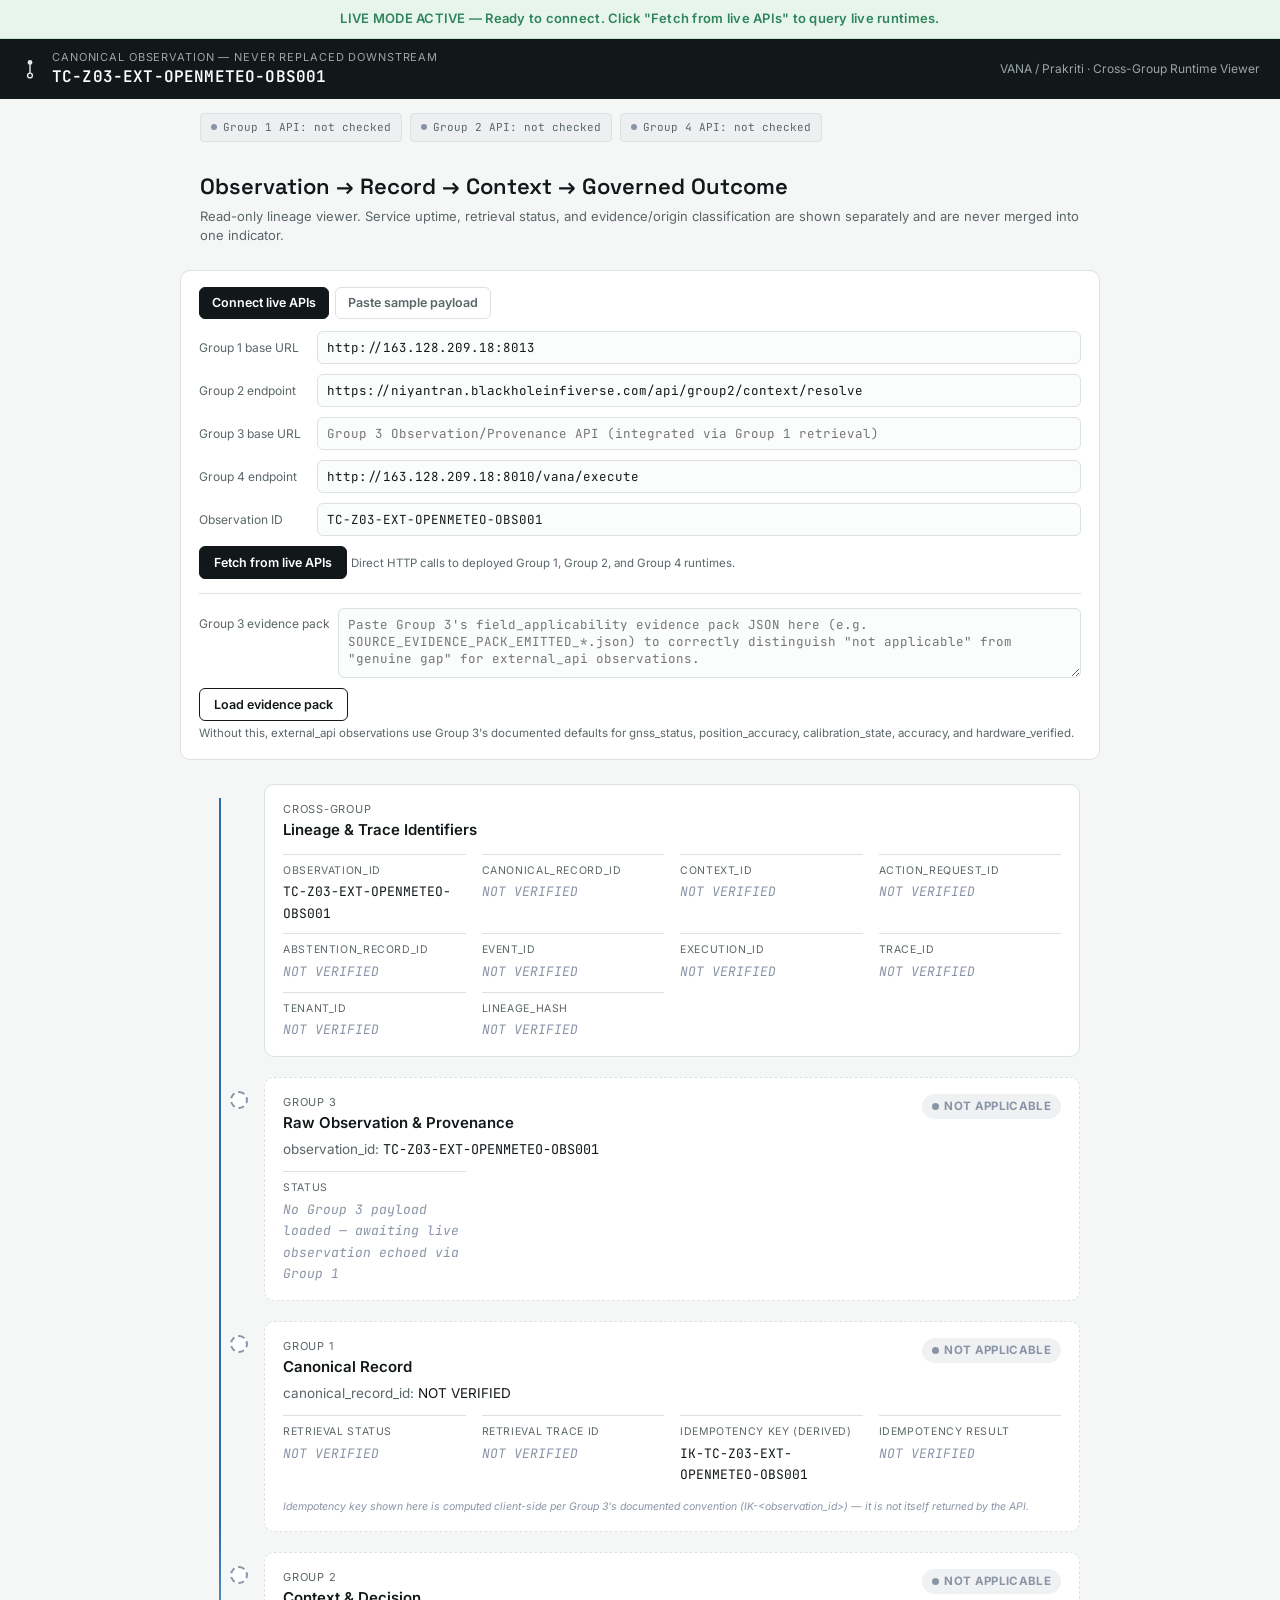
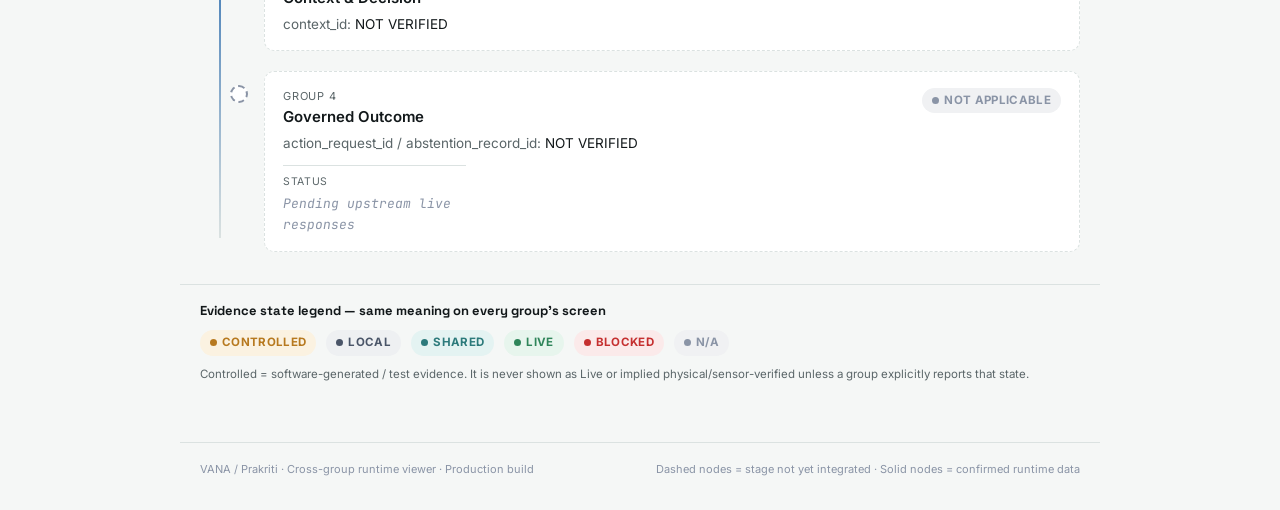
==== commit aefc1535: "Add files via upload" ====
--- a/vana-lineage-viewer (2).html
+++ b/vana-lineage-viewer (2).html
@@ -346,8 +346,11 @@
     <label style="padding-top:7px">Group 3 evidence pack</label>
     <textarea id="evidencePackJson" placeholder='Paste Group 3&#39;s field_applicability evidence pack JSON here (e.g. SOURCE_EVIDENCE_PACK_EMITTED_*.json) to correctly distinguish "not applicable" from "genuine gap" for external_api observations.' style="min-height:70px"></textarea>
   </div>
-  <button class="btn secondary" onclick="loadEvidencePack()">Load evidence pack</button>
-  <span style="font-size:11.5px;color:var(--ink-soft)">Without this, external_api observations use Group 3's documented defaults for gnss_status, position_accuracy, calibration_state, accuracy, and hardware_verified.</span>
+  <div style="display:flex; align-items:center; gap:8px; margin-top:8px; flex-wrap:wrap;">
+    <button class="btn secondary" onclick="loadEvidencePack()">Load evidence pack</button>
+    <span id="evidencePackStatus" style="font-size:12px; font-weight:600;"></span>
+  </div>
+  <span style="font-size:11.5px;color:var(--ink-soft);display:block;margin-top:4px;">Without this, external_api observations use Group 3's documented defaults for gnss_status, position_accuracy, calibration_state, accuracy, and hardware_verified.</span>
 </div>
 
 <div class="rail" id="rail"></div>
@@ -1160,12 +1163,29 @@
 
 function loadEvidencePack(){
   const raw = document.getElementById('evidencePackJson').value.trim();
+  const statusEl = document.getElementById('evidencePackStatus');
   if(!raw){
     evidencePack = null;
+    if(statusEl){
+      statusEl.style.color = 'var(--ink-soft)';
+      statusEl.textContent = 'Evidence pack cleared (reverting to system defaults).';
+    }
+    console.log('[VANA UI] Evidence pack cleared.');
   } else {
     try{
       evidencePack = JSON.parse(raw);
+      const fieldsCount = evidencePack.field_applicability ? Object.keys(evidencePack.field_applicability).length : 0;
+      const packId = evidencePack.evidence_pack_id || evidencePack.pack_id || 'custom pack';
+      if(statusEl){
+        statusEl.style.color = 'var(--live)';
+        statusEl.textContent = `✓ Evidence pack loaded: ${packId} (${fieldsCount} field rules applied)`;
+      }
+      console.log('[VANA UI] Evidence Pack loaded successfully:', evidencePack);
     }catch(e){
+      if(statusEl){
+        statusEl.style.color = 'var(--blocked)';
+        statusEl.textContent = '✗ JSON parse error: ' + e.message;
+      }
       alert('Could not parse evidence pack JSON: ' + e.message);
       return;
     }
